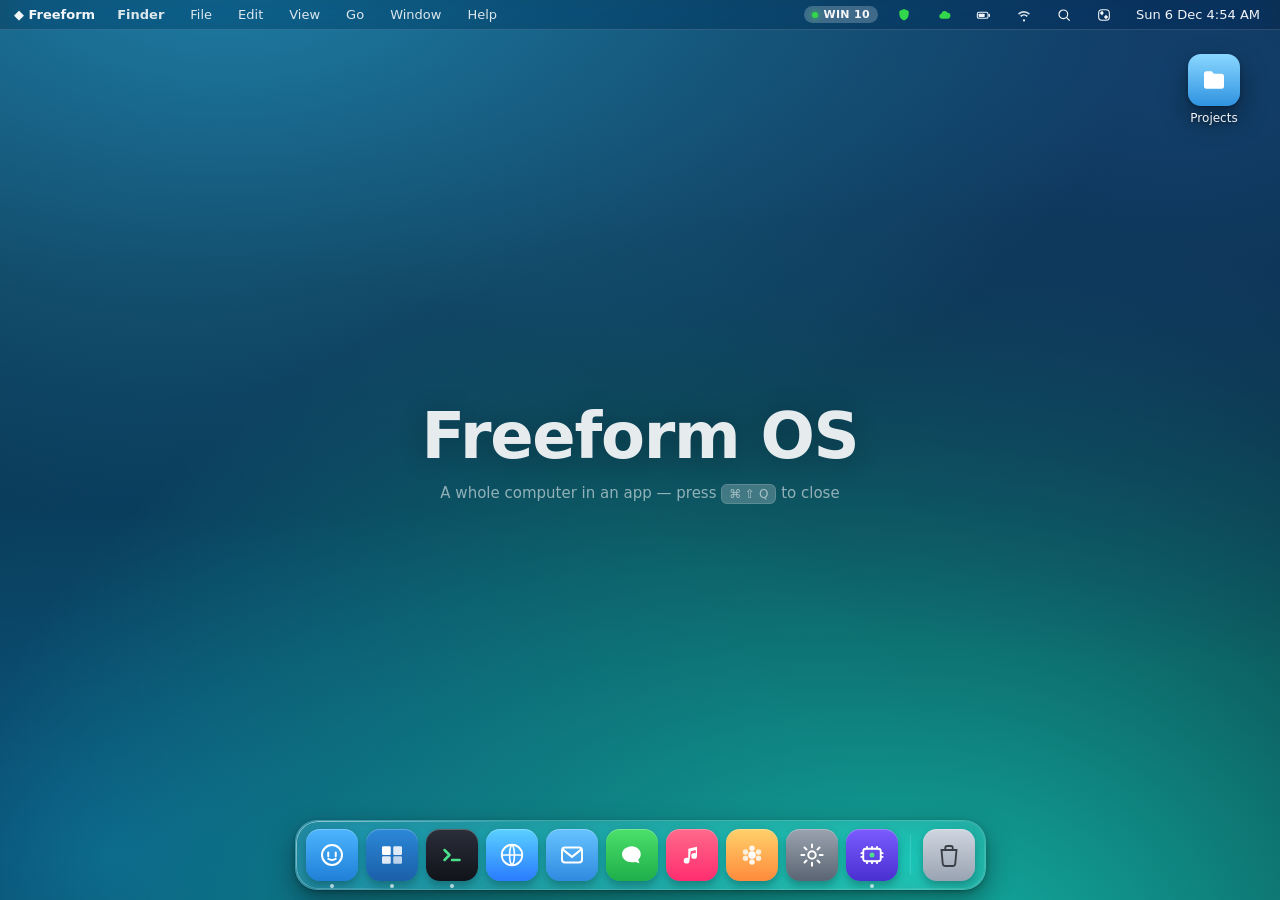
==== ui/desktop/index.html @ a266f9fb "Rebrand desktop to Freeform OS: Mac wallpaper, close keybind, VPN/Cloudflare/Win10 status - ui/deskt" ====
<!doctype html>
<html lang="en" data-theme="dark">
<head>
<meta charset="utf-8" />
<meta name="viewport" content="width=device-width, initial-scale=1" />
<title>Freeform OS — Desktop</title>
<style>
  /* ============================================================
     Freeform OS — desktop shell (Liquid Glass)
     An app you open: full-computer experience, Windows 10 VM +
     VPN + Cloudflare running in the background, keybind to close.
     Mac-style wallpaper (CSS recreation, not Apple's files).
     Generic icons only — no brand logos.
     ============================================================ */
  :root {
    --glass-tint:     rgba(255,255,255,0.10);
    --glass-tint-hi:  rgba(255,255,255,0.22);
    --glass-rim:      rgba(255,255,255,0.55);
    --glass-rim-soft: rgba(255,255,255,0.14);
    --bar-tint:       rgba(10,20,30,0.30);

    --text:      rgba(255,255,255,0.95);
    --text-dim:  rgba(255,255,255,0.55);
    --sep:       rgba(255,255,255,0.14);
    --accent:    #0a84ff;
    --accent-grad: linear-gradient(180deg,#3a9bff 0%,#0a84ff 100%);
    --green:     #32d74b;
    --shadow: 0 1px 1px rgba(0,0,0,.10), 0 12px 28px rgba(0,0,0,.38), 0 2px 6px rgba(0,0,0,.22);
    --menu-radius:16px; --item-radius:9px;
  }
  :root[data-theme="light"] {
    --glass-tint:     rgba(255,255,255,0.55);
    --glass-tint-hi:  rgba(255,255,255,0.80);
    --glass-rim:      rgba(255,255,255,0.95);
    --glass-rim-soft: rgba(255,255,255,0.5);
    --bar-tint:       rgba(255,255,255,0.45);
    --text:      rgba(28,28,30,0.95);
    --text-dim:  rgba(60,60,67,0.55);
    --sep:       rgba(60,60,67,0.16);
    --shadow: 0 1px 1px rgba(0,0,0,.06), 0 12px 30px rgba(0,0,0,.18), 0 2px 8px rgba(0,0,0,.10);
  }

  * { box-sizing:border-box; }
  html,body { height:100%; margin:0; }
  html { background:#05141f; }
  :root[data-theme="light"] html { background:#dce8f5; }
  body {
    font:13px/1.2 -apple-system,BlinkMacSystemFont,"SF Pro Text","Segoe UI",system-ui,sans-serif;
    color:var(--text); overflow:hidden; user-select:none; -webkit-font-smoothing:antialiased;
    /* macOS Sequoia-style aurora wallpaper (recreation). Swap --wallpaper
       for a licensed image you own:  body{background:url(wallpaper.jpg) center/cover} */
    background:
      radial-gradient(140% 120% at 18% -5%, #1f7fa8 0%, transparent 52%),
      radial-gradient(120% 120% at 92% 8%,  #123f6b 0%, transparent 55%),
      radial-gradient(130% 140% at 72% 108%,#13b3a6 0%, transparent 60%),
      radial-gradient(120% 120% at 8% 95%,  #0b5c86 0%, transparent 55%),
      linear-gradient(160deg,#0c3350 0%,#082438 55%,#05141f 100%);
    background-attachment:fixed;
  }
  :root[data-theme="light"] body {
    background:
      radial-gradient(140% 120% at 18% -5%, #9fd8ef 0%, transparent 52%),
      radial-gradient(120% 120% at 92% 8%,  #bcd6f3 0%, transparent 55%),
      radial-gradient(130% 140% at 72% 108%,#a7f0e6 0%, transparent 60%),
      radial-gradient(120% 120% at 8% 95%,  #b9e2f5 0%, transparent 55%),
      linear-gradient(160deg,#dcecf8 0%,#e8f3fb 55%,#dce8f5 100%);
    background-attachment:fixed;
  }

  /* ---------------- Top menu bar ---------------- */
  .menubar {
    position:fixed; top:0; left:0; right:0; height:30px; z-index:50;
    display:flex; align-items:center; gap:18px; padding:0 14px;
    background:var(--bar-tint);
    -webkit-backdrop-filter:blur(22px) saturate(180%); backdrop-filter:blur(22px) saturate(180%);
    border-bottom:1px solid var(--glass-rim-soft); font-size:13px;
  }
  .menubar .brand { font-weight:700; }
  .menubar .mitem { opacity:.9; cursor:default; padding:2px 4px; border-radius:5px; }
  .menubar .mitem:hover { background:var(--glass-tint-hi); }
  .menubar .strong { font-weight:600; }
  .menubar .right { margin-left:auto; display:flex; align-items:center; gap:12px; }
  .menubar .right .ri { display:flex; align-items:center; gap:5px; cursor:default; padding:2px 6px; border-radius:6px; }
  .menubar .right .ri:hover { background:var(--glass-tint-hi); }
  .menubar svg { width:16px; height:16px; display:block; }
  .clock { font-variant-numeric:tabular-nums; }
  /* little running-service pill (WIN10) */
  .pill { display:flex; align-items:center; gap:5px; font-size:11px; font-weight:600;
    padding:2px 8px; border-radius:999px; background:var(--glass-tint-hi); letter-spacing:.03em; }
  .pill .dot { width:6px; height:6px; border-radius:50%; background:var(--green); box-shadow:0 0 6px var(--green); }
  .status-on { color:var(--green); }

  /* ---------------- Desktop ---------------- */
  .desk { position:fixed; inset:0; display:grid; place-items:center; text-align:center; pointer-events:none; }
  .desk h1 { font-size:clamp(30px,6vw,64px); font-weight:700; letter-spacing:-.02em; margin:0; opacity:.95; text-shadow:0 2px 30px rgba(0,0,0,.3); }
  .desk p  { margin:10px 0 0; font-size:15px; color:var(--text-dim); }
  .desk kbd { font:inherit; font-size:12px; padding:2px 7px; border-radius:6px; background:var(--glass-tint-hi); border:1px solid var(--glass-rim-soft); }

  .deskicon { position:fixed; top:54px; right:28px; width:76px; text-align:center; cursor:default; }
  .deskicon .glyph { width:52px; height:52px; margin:0 auto; border-radius:13px; background:linear-gradient(180deg,#8ad7ff,#2f93e0); display:grid; place-items:center; box-shadow:var(--shadow); }
  .deskicon .glyph svg { width:30px; height:30px; }
  .deskicon span { display:block; margin-top:5px; font-size:12px; text-shadow:0 1px 4px rgba(0,0,0,.5); }

  /* ---------------- Control Center panel ---------------- */
  .cc { position:fixed; top:38px; right:12px; width:300px; padding:12px; z-index:60;
    border-radius:18px; background:var(--glass-tint);
    -webkit-backdrop-filter:blur(26px) saturate(180%) brightness(1.08); backdrop-filter:blur(26px) saturate(180%) brightness(1.08);
    border:1px solid var(--glass-rim-soft); box-shadow:var(--shadow);
    display:grid; grid-template-columns:1fr 1fr; gap:10px;
    opacity:0; transform:scale(.95) translateY(-6px); transform-origin:top right; pointer-events:none;
    transition:opacity .14s ease, transform .16s cubic-bezier(.2,.9,.3,1.2); }
  .cc.open { opacity:1; transform:scale(1) translateY(0); pointer-events:auto; }
  .cc .tile { background:var(--glass-tint-hi); border:1px solid var(--glass-rim-soft); border-radius:13px; padding:11px 12px; display:flex; align-items:center; gap:10px; cursor:pointer; }
  .cc .tile.wide { grid-column:1 / -1; }
  .cc .tile .ic { width:30px; height:30px; border-radius:50%; flex:0 0 30px; display:grid; place-items:center; background:rgba(255,255,255,.14); }
  .cc .tile.active .ic { background:var(--accent-grad); }
  .cc .tile.active.svc .ic { background:linear-gradient(180deg,#45e06a,#1fae4a); }
  .cc .tile svg { width:17px; height:17px; }
  .cc .tile .tx b { display:block; font-size:13px; }
  .cc .tile .tx small { color:var(--text-dim); font-size:11px; }

  /* ---------------- Dock ---------------- */
  .dock-wrap { position:fixed; left:0; right:0; bottom:10px; display:flex; justify-content:center; z-index:40; pointer-events:none; }
  .dock { pointer-events:auto; display:flex; align-items:flex-end; gap:8px; padding:8px 10px; border-radius:22px;
    background:var(--glass-tint); -webkit-backdrop-filter:blur(24px) saturate(180%) brightness(1.08); backdrop-filter:blur(24px) saturate(180%) brightness(1.08);
    border:1px solid var(--glass-rim-soft); box-shadow:var(--shadow); position:relative; }
  .dock::before { content:""; position:absolute; inset:0; border-radius:inherit; padding:1px;
    background:linear-gradient(150deg,var(--glass-rim) 0%,transparent 30%,transparent 72%,var(--glass-rim-soft) 100%);
    -webkit-mask:linear-gradient(#000 0 0) content-box,linear-gradient(#000 0 0); -webkit-mask-composite:xor; mask-composite:exclude; pointer-events:none; }
  .dock .app { position:relative; width:52px; height:52px; border-radius:14px; display:grid; place-items:center;
    box-shadow:0 4px 10px rgba(0,0,0,.28), inset 0 1px 0 rgba(255,255,255,.25);
    transition:transform .14s cubic-bezier(.2,.9,.3,1.2); cursor:pointer; }
  .dock .app svg { width:30px; height:30px; }
  .dock .app .dot { position:absolute; bottom:-7px; left:50%; transform:translateX(-50%); width:4px; height:4px; border-radius:50%; background:var(--text); opacity:.7; }
  .dock .app .tip { position:absolute; bottom:64px; left:50%; transform:translateX(-50%) scale(.9); padding:4px 9px; border-radius:8px; font-size:12px; white-space:nowrap; color:var(--text);
    background:var(--glass-tint); -webkit-backdrop-filter:blur(16px) saturate(160%); backdrop-filter:blur(16px) saturate(160%); border:1px solid var(--glass-rim-soft); box-shadow:var(--shadow); opacity:0; transition:opacity .12s ease, transform .12s ease; pointer-events:none; }
  .dock .app:hover .tip { opacity:1; transform:translateX(-50%) scale(1); }
  .dock .sep { width:1px; align-self:center; height:40px; margin:0 4px; background:var(--sep); }

  /* ---------------- Action / context menu ---------------- */
  .menu { position:fixed; min-width:230px; padding:6px; border-radius:var(--menu-radius); color:var(--text);
    background:var(--glass-tint); -webkit-backdrop-filter:blur(22px) saturate(180%) brightness(1.08); backdrop-filter:blur(22px) saturate(180%) brightness(1.08);
    border:1px solid var(--glass-rim-soft); box-shadow:var(--shadow);
    opacity:0; transform:scale(.94); transform-origin:top left; transition:opacity .14s ease, transform .16s cubic-bezier(.2,.9,.3,1.2); z-index:100; }
  .menu.open { opacity:1; transform:scale(1); }
  .menu::before { content:""; position:absolute; inset:0; border-radius:inherit; padding:1px;
    background:linear-gradient(150deg,var(--glass-rim) 0%,transparent 28%,transparent 72%,var(--glass-rim-soft) 100%);
    -webkit-mask:linear-gradient(#000 0 0) content-box,linear-gradient(#000 0 0); -webkit-mask-composite:xor; mask-composite:exclude; pointer-events:none; }
  .menu-item { position:relative; display:flex; align-items:center; gap:11px; padding:7px 11px; border-radius:var(--item-radius); cursor:default; white-space:nowrap; }
  .menu-item .ico { width:17px; height:17px; flex:0 0 17px; opacity:.85; }
  .menu-item .label { flex:1; }
  .menu-item .shortcut { color:var(--text-dim); font-size:12px; }
  .menu-item .chev { width:13px; height:13px; opacity:.6; }
  .menu-item.hl { background:var(--accent-grad); color:#fff; box-shadow:inset 0 1px 0 rgba(255,255,255,.35),0 2px 8px rgba(10,132,255,.35); }
  .menu-item.hl .ico,.menu-item.hl .shortcut,.menu-item.hl .chev { opacity:1; color:rgba(255,255,255,.9); }
  .menu-sep { height:1px; margin:5px 9px; background:var(--sep); }

  /* ---------------- Close overlay ---------------- */
  .closed { position:fixed; inset:0; z-index:200; display:none; place-items:center; text-align:center;
    background:rgba(3,10,16,.72); -webkit-backdrop-filter:blur(26px); backdrop-filter:blur(26px); color:#fff; }
  .closed.show { display:grid; }
  .closed h2 { margin:0 0 8px; font-size:26px; font-weight:700; }
  .closed p { margin:0; color:rgba(255,255,255,.65); }
</style>
</head>
<body>

  <!-- ===== Top menu bar ===== -->
  <div class="menubar">
    <span class="brand">◆ Freeform</span>
    <span class="mitem strong">Finder</span>
    <span class="mitem">File</span>
    <span class="mitem">Edit</span>
    <span class="mitem">View</span>
    <span class="mitem">Go</span>
    <span class="mitem">Window</span>
    <span class="mitem">Help</span>
    <div class="right">
      <span class="pill" title="Windows 10 VM running in the background"><span class="dot"></span>WIN 10</span>
      <span class="ri status-on" title="VPN connected"><svg viewBox="0 0 24 24" fill="currentColor"><path d="M12 3l7 3v5c0 4.3-3 8.2-7 9.4C8 19.2 5 15.3 5 11V6z"/></svg></span>
      <span class="ri status-on" title="Cloudflare tunnel active"><svg viewBox="0 0 24 24" fill="currentColor"><path d="M17 17.5H8.3A3.8 3.8 0 0 1 8 10a5 5 0 0 1 9.4-1.3A3.4 3.4 0 0 1 17 17.5z"/></svg></span>
      <span class="ri" title="Battery"><svg viewBox="0 0 24 24" fill="none" stroke="currentColor" stroke-width="1.6"><rect x="2" y="8" width="16" height="9" rx="2.5"/><rect x="4" y="10" width="9" height="5" rx="1" fill="currentColor" stroke="none"/><path d="M20 11v3" stroke-width="2" stroke-linecap="round"/></svg></span>
      <span class="ri" title="Wi-Fi"><svg viewBox="0 0 24 24" fill="currentColor"><path d="M12 18.5a1.6 1.6 0 1 0 0 3.2 1.6 1.6 0 0 0 0-3.2z"/><path d="M6.3 13.2a8 8 0 0 1 11.4 0l-1.7 1.7a5.6 5.6 0 0 0-8 0z"/><path d="M3 9.9a12.5 12.5 0 0 1 18 0l-1.7 1.7a10.1 10.1 0 0 0-14.6 0z" opacity=".85"/></svg></span>
      <span class="ri" id="searchBtn" title="Search"><svg viewBox="0 0 24 24" fill="none" stroke="currentColor" stroke-width="1.8"><circle cx="11" cy="11" r="6.5"/><path d="M16 16l4 4" stroke-linecap="round"/></svg></span>
      <span class="ri" id="ccBtn" title="Control Center"><svg viewBox="0 0 24 24" fill="none" stroke="currentColor" stroke-width="1.6"><rect x="4" y="4" width="16" height="16" rx="5"/><circle cx="9" cy="9" r="1.6" fill="currentColor"/><circle cx="15" cy="15" r="1.6" fill="currentColor"/><path d="M6.5 9h2M13 15h4.5M9 6.5v5M15 12.5v5" stroke-linecap="round"/></svg></span>
      <span class="ri clock" id="clock">—</span>
    </div>
  </div>

  <!-- ===== Control Center ===== -->
  <div class="cc" id="cc">
    <div class="tile svc active" data-svc><div class="ic"><svg viewBox="0 0 24 24" fill="#fff"><path d="M12 3l7 3v5c0 4.3-3 8.2-7 9.4C8 19.2 5 15.3 5 11V6z"/></svg></div><div class="tx"><b>VPN</b><small>Connected</small></div></div>
    <div class="tile svc active" data-svc><div class="ic"><svg viewBox="0 0 24 24" fill="#fff"><path d="M17 17.5H8.3A3.8 3.8 0 0 1 8 10a5 5 0 0 1 9.4-1.3A3.4 3.4 0 0 1 17 17.5z"/></svg></div><div class="tx"><b>Cloudflare</b><small>Tunnel active</small></div></div>
    <div class="tile active" data-svc><div class="ic"><svg viewBox="0 0 24 24" fill="#fff"><path d="M12 18.5a1.6 1.6 0 1 0 0 3.2 1.6 1.6 0 0 0 0-3.2z"/><path d="M6.3 13.2a8 8 0 0 1 11.4 0l-1.7 1.7a5.6 5.6 0 0 0-8 0z"/><path d="M3 9.9a12.5 12.5 0 0 1 18 0l-1.7 1.7a10.1 10.1 0 0 0-14.6 0z"/></svg></div><div class="tx"><b>Wi-Fi</b><small>Freeform-Net</small></div></div>
    <div class="tile" data-svc><div class="ic"><svg viewBox="0 0 24 24" fill="#fff"><path d="M12 5a7 7 0 1 0 0 14 7 7 0 0 0 0-14zm0 2.5L13 11l3.5 1-3.5 1-1 3.5-1-3.5L7.5 12 11 11z"/></svg></div><div class="tx"><b>Bluetooth</b><small>Off</small></div></div>
    <div class="tile wide svc active" data-svc><div class="ic"><svg viewBox="0 0 24 24" fill="#fff"><rect x="4" y="6" width="16" height="11" rx="1.6"/><path d="M8 20h8M12 17v3" stroke="#fff" stroke-width="1.4"/></svg></div><div class="tx"><b>Windows 10 VM</b><small>Running — 2 apps, paravirtual drivers</small></div></div>
  </div>

  <!-- ===== Desktop ===== -->
  <div class="desk"><div>
    <h1>Freeform OS</h1>
    <p>A whole computer in an app — press <kbd>⌘ ⇧ Q</kbd> to close</p>
  </div></div>

  <div class="deskicon">
    <div class="glyph"><svg viewBox="0 0 24 24" fill="#fff"><path d="M4 7a2 2 0 0 1 2-2h4l2 2h6a2 2 0 0 1 2 2v8a2 2 0 0 1-2 2H6a2 2 0 0 1-2-2z"/></svg></div>
    <span>Projects</span>
  </div>

  <!-- ===== Dock ===== -->
  <div class="dock-wrap"><div class="dock" id="dock"></div></div>

  <!-- ===== Closed overlay ===== -->
  <div class="closed" id="closed"><div>
    <h2>Freeform OS closed</h2>
    <p>Background services stopped. Press any key to reopen.</p>
  </div></div>

<script>
  /* ---------- live clock ---------- */
  function tick(){
    const d=new Date(), days=['Sun','Mon','Tue','Wed','Thu','Fri','Sat'];
    const mon=['Jan','Feb','Mar','Apr','May','Jun','Jul','Aug','Sep','Oct','Nov','Dec'];
    let h=d.getHours(), m=String(d.getMinutes()).padStart(2,'0'); const ap=h<12?'AM':'PM'; h=h%12||12;
    document.getElementById('clock').textContent=`${days[d.getDay()]} ${d.getDate()} ${mon[d.getMonth()]}  ${h}:${m} ${ap}`;
  }
  tick(); setInterval(tick,10000);

  /* ---------- Control Center ---------- */
  const cc=document.getElementById('cc');
  document.getElementById('ccBtn').addEventListener('click',e=>{e.stopPropagation();cc.classList.toggle('open');});
  cc.querySelectorAll('[data-svc]').forEach(t=>t.addEventListener('click',()=>t.classList.toggle('active')));
  document.addEventListener('mousedown',e=>{if(!e.target.closest('#cc')&&!e.target.closest('#ccBtn'))cc.classList.remove('open');});

  /* ---------- dock apps (generic icons) ---------- */
  const APPS=[
    {name:'Finder',bg:'linear-gradient(180deg,#4db5ff,#1f7fd6)',run:true,g:'<path d="M12 4a8 8 0 1 0 0 16 8 8 0 0 0 0-16z" fill="none" stroke="#fff" stroke-width="1.6"/><path d="M9 10v3M15 10v3M9 15c1.6 1.2 4.4 1.2 6 0" stroke="#fff" stroke-width="1.6" fill="none" stroke-linecap="round"/>'},
    {name:'Windows Apps',bg:'linear-gradient(180deg,#2b88d8,#1b5fa8)',run:true,g:'<rect x="4" y="5" width="7" height="7" rx="1" fill="#fff"/><rect x="13" y="5" width="7" height="7" rx="1" fill="#fff" opacity=".85"/><rect x="4" y="13" width="7" height="6" rx="1" fill="#fff" opacity=".85"/><rect x="13" y="13" width="7" height="6" rx="1" fill="#fff" opacity=".7"/>'},
    {name:'Terminal',bg:'linear-gradient(180deg,#2b2f3a,#11131a)',run:true,g:'<path d="M6 8l4 4-4 4M12 16h6" stroke="#4be08a" stroke-width="2" fill="none" stroke-linecap="round" stroke-linejoin="round"/>'},
    {name:'Browser',bg:'linear-gradient(180deg,#5ad0ff,#2a7bff)',g:'<circle cx="12" cy="12" r="8.2" fill="none" stroke="#fff" stroke-width="1.5"/><path d="M4 12h16M12 4c2.6 2.2 2.6 13.8 0 16M12 4c-2.6 2.2-2.6 13.8 0 16" stroke="#fff" stroke-width="1.3" fill="none"/>'},
    {name:'Mail',bg:'linear-gradient(180deg,#67c3ff,#2f8ae0)',g:'<rect x="4" y="6" width="16" height="12" rx="2.4" fill="none" stroke="#fff" stroke-width="1.6"/><path d="M4.5 7.5l7.5 6 7.5-6" fill="none" stroke="#fff" stroke-width="1.6"/>'},
    {name:'Messages',bg:'linear-gradient(180deg,#4be06a,#1fae4a)',g:'<path d="M12 5c-4.4 0-8 2.9-8 6.4 0 3.6 3.6 6.4 8 6.4a10 10 0 0 0 2.6-.3l3.4 1.1-1-2.9c1.3-1.2 2-2.7 2-4.4C19 7.9 15.4 5 12 5z" fill="#fff"/>'},
    {name:'Music',bg:'linear-gradient(180deg,#ff6a8b,#ff2d6f)',g:'<path d="M10 16.5a2.3 2.3 0 1 1-2.3-2.3c.5 0 .9.1 1.3.3V7l7-1.6v7.3a2.3 2.3 0 1 1-2.3-2.3c.5 0 .9.1 1.3.3V8l-4 .9z" fill="#fff"/>'},
    {name:'Photos',bg:'linear-gradient(180deg,#ffd16a,#ff8a3d)',g:'<circle cx="12" cy="12" r="3" fill="#fff"/><circle cx="12" cy="6.5" r="2.2" fill="#fff" opacity=".9"/><circle cx="12" cy="17.5" r="2.2" fill="#fff" opacity=".9"/><circle cx="6.8" cy="9.5" r="2.2" fill="#fff" opacity=".8"/><circle cx="17.2" cy="9.5" r="2.2" fill="#fff" opacity=".8"/><circle cx="6.8" cy="14.5" r="2.2" fill="#fff" opacity=".8"/><circle cx="17.2" cy="14.5" r="2.2" fill="#fff" opacity=".8"/>'},
    {name:'Settings',bg:'linear-gradient(180deg,#9aa3af,#5b6472)',g:'<circle cx="12" cy="12" r="3" fill="none" stroke="#fff" stroke-width="1.6"/><path d="M12 3.5v2.3M12 18.2v2.3M3.5 12h2.3M18.2 12h2.3M6 6l1.6 1.6M16.4 16.4L18 18M18 6l-1.6 1.6M7.6 16.4L6 18" stroke="#fff" stroke-width="1.6" stroke-linecap="round"/>'},
    {name:'Driver Checker',bg:'linear-gradient(180deg,#7a5cff,#4a2fd0)',run:true,g:'<rect x="5" y="7" width="14" height="10" rx="2" fill="none" stroke="#fff" stroke-width="1.5"/><path d="M8 7V5.5M12 7V5.5M16 7V5.5M8 17v1.5M12 17v1.5M16 17v1.5M5 10.5H3.5M5 13.5H3.5M20.5 10.5H19M20.5 13.5H19" stroke="#fff" stroke-width="1.5" stroke-linecap="round"/><circle cx="12" cy="12" r="2" fill="#4be08a"/>'},
  ];
  const dock=document.getElementById('dock');
  APPS.forEach(a=>{const el=document.createElement('div');el.className='app';el.style.background=a.bg;
    el.innerHTML=`<svg viewBox="0 0 24 24">${a.g}</svg><span class="tip">${a.name}</span>${a.run?'<span class="dot"></span>':''}`;dock.appendChild(el);});
  const sep=document.createElement('div');sep.className='sep';dock.appendChild(sep);
  const trash=document.createElement('div');trash.className='app';trash.style.background='linear-gradient(180deg,#cfd6e0,#9aa3b2)';
  trash.innerHTML='<svg viewBox="0 0 24 24"><path d="M6 8h12l-1 11a2 2 0 0 1-2 1.8H9A2 2 0 0 1 7 19zM9 8V6.4A1.6 1.6 0 0 1 10.6 4.8h2.8A1.6 1.6 0 0 1 15 6.4V8" fill="none" stroke="#3a3f47" stroke-width="1.5"/></svg><span class="tip">Trash</span>';dock.appendChild(trash);
  dock.addEventListener('mousemove',e=>{[...dock.querySelectorAll('.app')].forEach(app=>{const r=app.getBoundingClientRect();const d=Math.abs(e.clientX-(r.left+r.width/2));const s=Math.max(0,1-d/150);app.style.transform=`scale(${1+0.45*s}) translateY(${-14*s}px)`;});});
  dock.addEventListener('mouseleave',()=>dock.querySelectorAll('.app').forEach(a=>a.style.transform=''));

  /* ---------- action/context menu ---------- */
  const I={newf:'<path d="M5 5h6l1.5 2H19v11H5z" fill="none" stroke="currentColor" stroke-width="1.4"/><path d="M12 10v5M9.5 12.5h5" stroke="currentColor" stroke-width="1.4" stroke-linecap="round"/>',
    info:'<circle cx="9.5" cy="9.5" r="6.5" fill="none" stroke="currentColor" stroke-width="1.4"/><path d="M9.5 8.5v4M9.5 6.3v.1" stroke="currentColor" stroke-width="1.6"/>',
    paste:'<rect x="5" y="4" width="9" height="12" rx="1.6" fill="none" stroke="currentColor" stroke-width="1.4"/><rect x="7.5" y="2.5" width="4" height="2.4" rx="1" fill="currentColor"/>',
    wall:'<rect x="3.5" y="4.5" width="12" height="10" rx="1.6" fill="none" stroke="currentColor" stroke-width="1.4"/><circle cx="7" cy="8" r="1.1" fill="currentColor"/><path d="M4.5 13l3.5-3 2.5 2 2-1.5 2.5 2.5" fill="none" stroke="currentColor" stroke-width="1.4"/>',
    sort:'<path d="M5 6h9M5 9.5h6M5 13h4" stroke="currentColor" stroke-width="1.5" stroke-linecap="round"/>'};
  const chev='<svg class="chev" viewBox="0 0 19 19"><path d="M7 5l4 4.5-4 4.5" fill="none" stroke="currentColor" stroke-width="1.6"/></svg>';
  const svg=p=>`<svg class="ico" viewBox="0 0 19 19" fill="currentColor">${p}</svg>`;
  const MODEL=[{label:'New Folder',icon:I.newf,shortcut:'⇧⌘N'},{label:'Get Info',icon:I.info,shortcut:'⌘I'},{type:'sep'},
    {label:'Change Wallpaper…',icon:I.wall},{label:'Sort By',icon:I.sort,submenu:[{label:'Name'},{label:'Date Modified'},{label:'Size'},{label:'Kind'}]},{type:'sep'},{label:'Paste',icon:I.paste,shortcut:'⌘V'}];
  let openMenus=[];
  function buildMenu(items,isSub){const el=document.createElement('div');el.className='menu'+(isSub?' submenu':'');
    for(const it of items){if(it.type==='sep'){const s=document.createElement('div');s.className='menu-sep';el.appendChild(s);continue;}
      const row=document.createElement('div');row.className='menu-item';
      row.innerHTML=(it.icon?svg(it.icon):'<span class="ico"></span>')+`<span class="label">${it.label}</span>`+(it.submenu?chev:(it.shortcut?`<span class="shortcut">${it.shortcut}</span>`:''));
      row.addEventListener('mouseenter',()=>{[...el.children].forEach(c=>c.classList.remove('hl'));row.classList.add('hl');closeFrom(el._level+1);if(it.submenu)spawnSub(it.submenu,row,el._level+1);});
      row.addEventListener('click',e=>{e.stopPropagation();if(!it.submenu)closeAll();});el.appendChild(row);}return el;}
  function spawnSub(items,anchor,level){const sub=buildMenu(items,true);sub._level=level;document.body.appendChild(sub);const r=anchor.getBoundingClientRect();place(sub,r.right-6,r.top-6,r.left);requestAnimationFrame(()=>sub.classList.add('open'));openMenus[level]=sub;}
  function place(el,x,y,flip){const w=el.offsetWidth,h=el.offsetHeight;if(x+w>innerWidth-8)x=(flip??x)-w+6;if(x<8)x=8;if(y+h>innerHeight-8)y=innerHeight-h-8;if(y<34)y=34;el.style.left=x+'px';el.style.top=y+'px';}
  function closeFrom(l){for(let i=openMenus.length-1;i>=l;i--){if(openMenus[i]){openMenus[i].remove();openMenus[i]=null;}}openMenus.length=Math.min(openMenus.length,l);}
  function closeAll(){closeFrom(0);}
  function openAt(x,y){closeAll();const root=buildMenu(MODEL,false);root._level=0;document.body.appendChild(root);place(root,x,y);requestAnimationFrame(()=>root.classList.add('open'));openMenus[0]=root;}
  document.addEventListener('contextmenu',e=>{e.preventDefault();openAt(e.clientX,e.clientY);});
  document.addEventListener('mousedown',e=>{if(!e.target.closest('.menu'))closeAll();});

  /* ---------- special close keybind (⌘⇧Q / Ctrl+Shift+Q) ---------- */
  const closed=document.getElementById('closed');
  document.addEventListener('keydown',e=>{
    if(closed.classList.contains('show')){ closed.classList.remove('show'); e.preventDefault(); return; }
    if(e.key==='Escape'){ closeAll(); cc.classList.remove('open'); }
    if((e.metaKey||e.ctrlKey)&&e.shiftKey&&(e.key==='Q'||e.key==='q')){
      e.preventDefault(); closeAll(); cc.classList.remove('open'); closed.classList.add('show');
    }
  });
  closed.addEventListener('mousedown',()=>closed.classList.remove('show'));
</script>
</body>
</html>
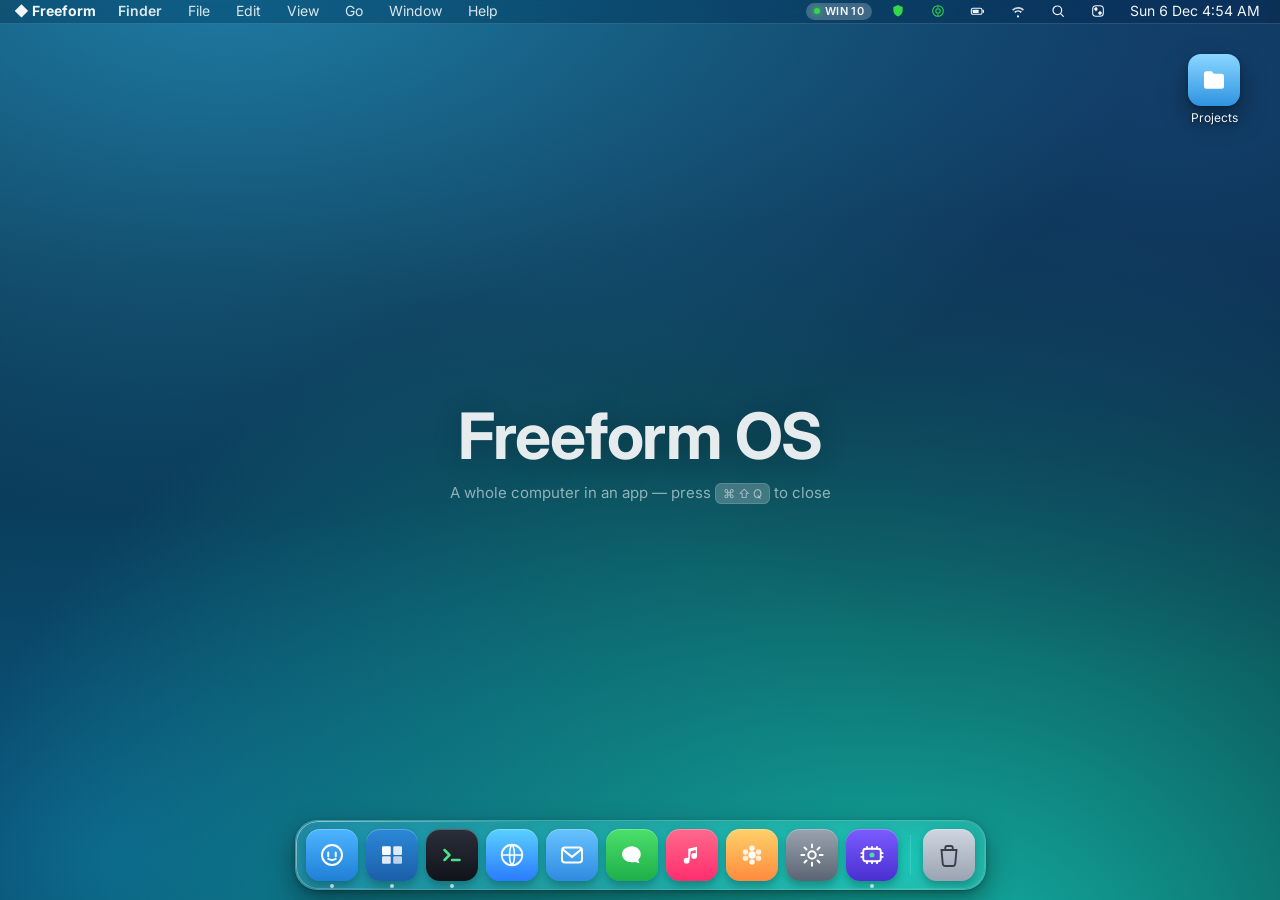
==== commit 81ffc456: "Apply macOS metrics as reusable tokens; switch privacy mock to Mullvad + Tor - ui/theme/macos-tokens" ====
--- a/ui/desktop/index.html
+++ b/ui/desktop/index.html
@@ -4,6 +4,10 @@
 <meta charset="utf-8" />
 <meta name="viewport" content="width=device-width, initial-scale=1" />
 <title>Freeform OS — Desktop</title>
+<!-- Inter ≈ SF Pro (free). -apple-system still wins when viewed on a Mac.
+     Canonical macOS-metric tokens live in ../theme/macos-tokens.css -->
+<link rel="preconnect" href="https://fonts.googleapis.com">
+<link href="https://fonts.googleapis.com/css2?family=Inter:wght@400;500;600;700&display=swap" rel="stylesheet">
 <style>
   /* ============================================================
      Freeform OS — desktop shell (Liquid Glass)
@@ -45,7 +49,8 @@
   html { background:#05141f; }
   :root[data-theme="light"] html { background:#dce8f5; }
   body {
-    font:13px/1.2 -apple-system,BlinkMacSystemFont,"SF Pro Text","Segoe UI",system-ui,sans-serif;
+    /* macOS body / system font size = 13px (NSFont.systemFontSize) */
+    font:13px/1.2 -apple-system,BlinkMacSystemFont,"SF Pro Text","Inter","Segoe UI",system-ui,sans-serif;
     color:var(--text); overflow:hidden; user-select:none; -webkit-font-smoothing:antialiased;
     /* macOS Sequoia-style aurora wallpaper (recreation). Swap --wallpaper
        for a licensed image you own:  body{background:url(wallpaper.jpg) center/cover} */
@@ -69,11 +74,11 @@
 
   /* ---------------- Top menu bar ---------------- */
   .menubar {
-    position:fixed; top:0; left:0; right:0; height:30px; z-index:50;
+    position:fixed; top:0; left:0; right:0; height:24px; z-index:50;  /* macOS menu bar = 24px */
     display:flex; align-items:center; gap:18px; padding:0 14px;
     background:var(--bar-tint);
     -webkit-backdrop-filter:blur(22px) saturate(180%); backdrop-filter:blur(22px) saturate(180%);
-    border-bottom:1px solid var(--glass-rim-soft); font-size:13px;
+    border-bottom:1px solid var(--glass-rim-soft); font-size:14px;  /* macOS menu text = 14px */
   }
   .menubar .brand { font-weight:700; }
   .menubar .mitem { opacity:.9; cursor:default; padding:2px 4px; border-radius:5px; }
@@ -177,8 +182,8 @@
     <span class="mitem">Help</span>
     <div class="right">
       <span class="pill" title="Windows 10 VM running in the background"><span class="dot"></span>WIN 10</span>
-      <span class="ri status-on" title="VPN connected"><svg viewBox="0 0 24 24" fill="currentColor"><path d="M12 3l7 3v5c0 4.3-3 8.2-7 9.4C8 19.2 5 15.3 5 11V6z"/></svg></span>
-      <span class="ri status-on" title="Cloudflare tunnel active"><svg viewBox="0 0 24 24" fill="currentColor"><path d="M17 17.5H8.3A3.8 3.8 0 0 1 8 10a5 5 0 0 1 9.4-1.3A3.4 3.4 0 0 1 17 17.5z"/></svg></span>
+      <span class="ri status-on" title="Mullvad VPN connected"><svg viewBox="0 0 24 24" fill="currentColor"><path d="M12 3l7 3v5c0 4.3-3 8.2-7 9.4C8 19.2 5 15.3 5 11V6z"/></svg></span>
+      <span class="ri status-on" title="Routing via Tor (Mullvad → Tor)"><svg viewBox="0 0 24 24" fill="none" stroke="currentColor" stroke-width="1.6"><circle cx="12" cy="12" r="8"/><circle cx="12" cy="12" r="3.3"/><path d="M12 4v3.3M12 16.7V20"/></svg></span>
       <span class="ri" title="Battery"><svg viewBox="0 0 24 24" fill="none" stroke="currentColor" stroke-width="1.6"><rect x="2" y="8" width="16" height="9" rx="2.5"/><rect x="4" y="10" width="9" height="5" rx="1" fill="currentColor" stroke="none"/><path d="M20 11v3" stroke-width="2" stroke-linecap="round"/></svg></span>
       <span class="ri" title="Wi-Fi"><svg viewBox="0 0 24 24" fill="currentColor"><path d="M12 18.5a1.6 1.6 0 1 0 0 3.2 1.6 1.6 0 0 0 0-3.2z"/><path d="M6.3 13.2a8 8 0 0 1 11.4 0l-1.7 1.7a5.6 5.6 0 0 0-8 0z"/><path d="M3 9.9a12.5 12.5 0 0 1 18 0l-1.7 1.7a10.1 10.1 0 0 0-14.6 0z" opacity=".85"/></svg></span>
       <span class="ri" id="searchBtn" title="Search"><svg viewBox="0 0 24 24" fill="none" stroke="currentColor" stroke-width="1.8"><circle cx="11" cy="11" r="6.5"/><path d="M16 16l4 4" stroke-linecap="round"/></svg></span>
@@ -189,8 +194,8 @@
 
   <!-- ===== Control Center ===== -->
   <div class="cc" id="cc">
-    <div class="tile svc active" data-svc><div class="ic"><svg viewBox="0 0 24 24" fill="#fff"><path d="M12 3l7 3v5c0 4.3-3 8.2-7 9.4C8 19.2 5 15.3 5 11V6z"/></svg></div><div class="tx"><b>VPN</b><small>Connected</small></div></div>
-    <div class="tile svc active" data-svc><div class="ic"><svg viewBox="0 0 24 24" fill="#fff"><path d="M17 17.5H8.3A3.8 3.8 0 0 1 8 10a5 5 0 0 1 9.4-1.3A3.4 3.4 0 0 1 17 17.5z"/></svg></div><div class="tx"><b>Cloudflare</b><small>Tunnel active</small></div></div>
+    <div class="tile svc active" data-svc><div class="ic"><svg viewBox="0 0 24 24" fill="#fff"><path d="M12 3l7 3v5c0 4.3-3 8.2-7 9.4C8 19.2 5 15.3 5 11V6z"/></svg></div><div class="tx"><b>Mullvad</b><small>Connected</small></div></div>
+    <div class="tile svc active" data-svc><div class="ic"><svg viewBox="0 0 24 24" fill="none" stroke="#fff" stroke-width="1.6"><circle cx="12" cy="12" r="8"/><circle cx="12" cy="12" r="3.3"/><path d="M12 4v3.3M12 16.7V20"/></svg></div><div class="tx"><b>Tor</b><small>Mullvad → Tor</small></div></div>
     <div class="tile active" data-svc><div class="ic"><svg viewBox="0 0 24 24" fill="#fff"><path d="M12 18.5a1.6 1.6 0 1 0 0 3.2 1.6 1.6 0 0 0 0-3.2z"/><path d="M6.3 13.2a8 8 0 0 1 11.4 0l-1.7 1.7a5.6 5.6 0 0 0-8 0z"/><path d="M3 9.9a12.5 12.5 0 0 1 18 0l-1.7 1.7a10.1 10.1 0 0 0-14.6 0z"/></svg></div><div class="tx"><b>Wi-Fi</b><small>Freeform-Net</small></div></div>
     <div class="tile" data-svc><div class="ic"><svg viewBox="0 0 24 24" fill="#fff"><path d="M12 5a7 7 0 1 0 0 14 7 7 0 0 0 0-14zm0 2.5L13 11l3.5 1-3.5 1-1 3.5-1-3.5L7.5 12 11 11z"/></svg></div><div class="tx"><b>Bluetooth</b><small>Off</small></div></div>
     <div class="tile wide svc active" data-svc><div class="ic"><svg viewBox="0 0 24 24" fill="#fff"><rect x="4" y="6" width="16" height="11" rx="1.6"/><path d="M8 20h8M12 17v3" stroke="#fff" stroke-width="1.4"/></svg></div><div class="tx"><b>Windows 10 VM</b><small>Running — 2 apps, paravirtual drivers</small></div></div>
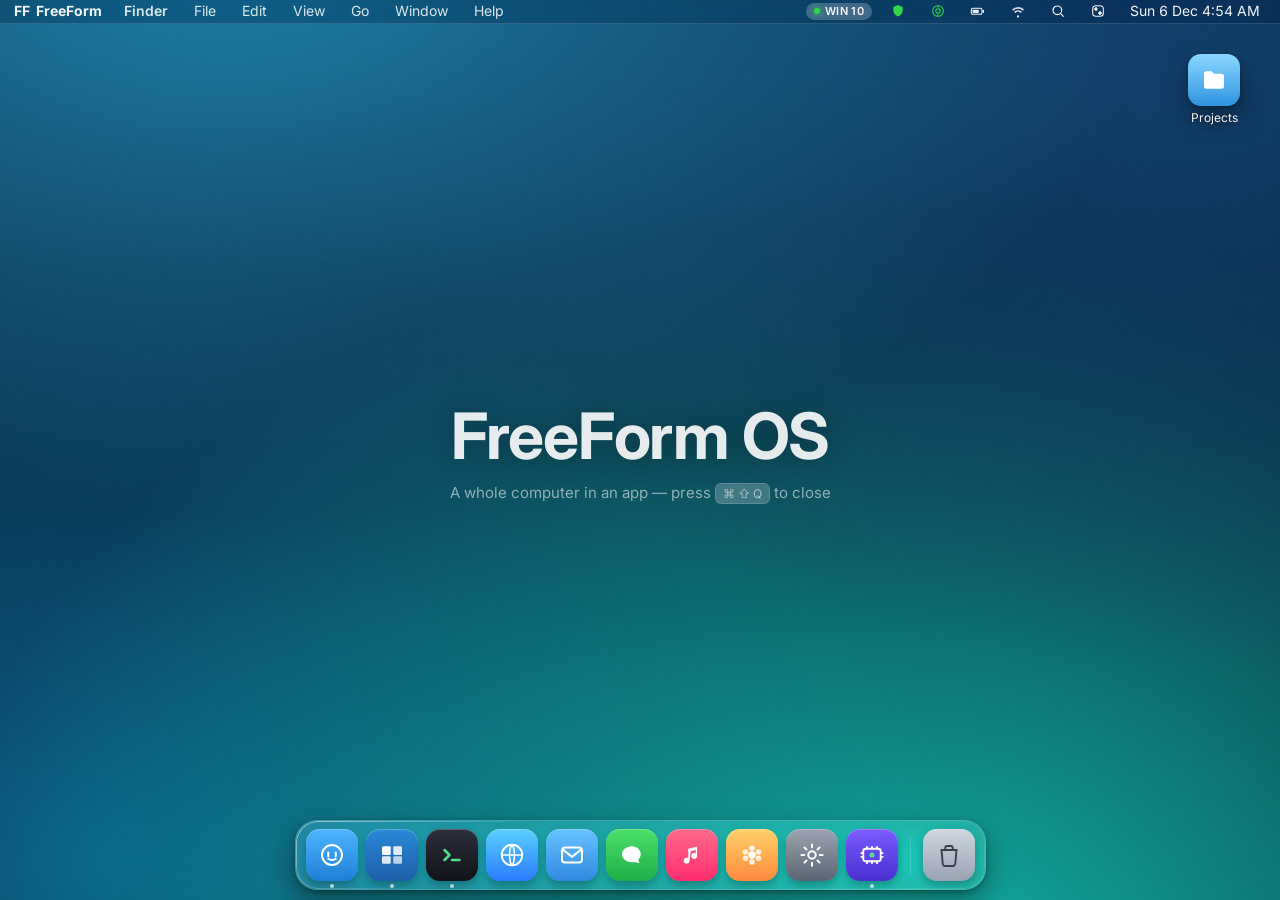
==== commit b99ac7fd: "Add distro loader, custom-distro drop-in, command registry (/help) and freefetch - ui/loader/index.h" ====
--- a/ui/desktop/index.html
+++ b/ui/desktop/index.html
@@ -172,7 +172,7 @@
 
   <!-- ===== Top menu bar ===== -->
   <div class="menubar">
-    <span class="brand">◆ Freeform</span>
+    <span class="brand">FF&nbsp;&nbsp;FreeForm</span>
     <span class="mitem strong">Finder</span>
     <span class="mitem">File</span>
     <span class="mitem">Edit</span>
@@ -198,12 +198,12 @@
     <div class="tile svc active" data-svc><div class="ic"><svg viewBox="0 0 24 24" fill="none" stroke="#fff" stroke-width="1.6"><circle cx="12" cy="12" r="8"/><circle cx="12" cy="12" r="3.3"/><path d="M12 4v3.3M12 16.7V20"/></svg></div><div class="tx"><b>Tor</b><small>Mullvad → Tor</small></div></div>
     <div class="tile active" data-svc><div class="ic"><svg viewBox="0 0 24 24" fill="#fff"><path d="M12 18.5a1.6 1.6 0 1 0 0 3.2 1.6 1.6 0 0 0 0-3.2z"/><path d="M6.3 13.2a8 8 0 0 1 11.4 0l-1.7 1.7a5.6 5.6 0 0 0-8 0z"/><path d="M3 9.9a12.5 12.5 0 0 1 18 0l-1.7 1.7a10.1 10.1 0 0 0-14.6 0z"/></svg></div><div class="tx"><b>Wi-Fi</b><small>Freeform-Net</small></div></div>
     <div class="tile" data-svc><div class="ic"><svg viewBox="0 0 24 24" fill="#fff"><path d="M12 5a7 7 0 1 0 0 14 7 7 0 0 0 0-14zm0 2.5L13 11l3.5 1-3.5 1-1 3.5-1-3.5L7.5 12 11 11z"/></svg></div><div class="tx"><b>Bluetooth</b><small>Off</small></div></div>
-    <div class="tile wide svc active" data-svc><div class="ic"><svg viewBox="0 0 24 24" fill="#fff"><rect x="4" y="6" width="16" height="11" rx="1.6"/><path d="M8 20h8M12 17v3" stroke="#fff" stroke-width="1.4"/></svg></div><div class="tx"><b>Windows 10 VM</b><small>Running — 2 apps, paravirtual drivers</small></div></div>
+    <div class="tile wide svc active" data-svc><div class="ic"><svg viewBox="0 0 24 24" fill="#fff"><path d="M12 3l7 3v5c0 4.3-3 8.2-7 9.4C8 19.2 5 15.3 5 11V6z"/><path d="M9.4 11.6l1.8 1.8 3.4-3.6" fill="none" stroke="#1fae4a" stroke-width="1.8" stroke-linecap="round" stroke-linejoin="round"/></svg></div><div class="tx"><b>Kill Switch</b><small>Armed — fail-closed, no leak window</small></div></div>
   </div>
 
   <!-- ===== Desktop ===== -->
   <div class="desk"><div>
-    <h1>Freeform OS</h1>
+    <h1>FreeForm OS</h1>
     <p>A whole computer in an app — press <kbd>⌘ ⇧ Q</kbd> to close</p>
   </div></div>
 
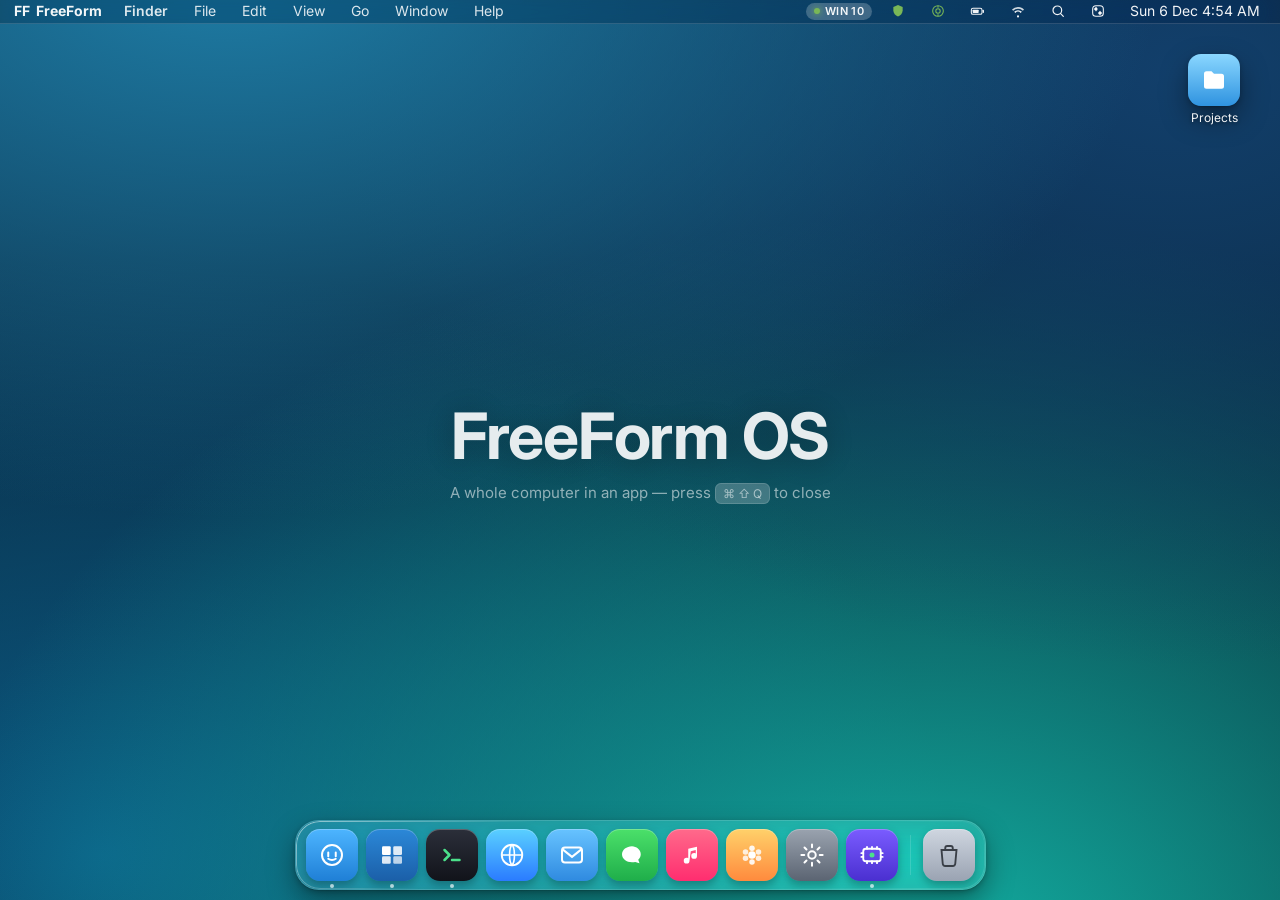
==== commit 405de379: "Port WhiteSur's real Sass values (colors, radii) into the shell Pull WhiteSur's actual theme values " ====
--- a/ui/desktop/index.html
+++ b/ui/desktop/index.html
@@ -26,11 +26,12 @@
     --text:      rgba(255,255,255,0.95);
     --text-dim:  rgba(255,255,255,0.55);
     --sep:       rgba(255,255,255,0.14);
-    --accent:    #0a84ff;
-    --accent-grad: linear-gradient(180deg,#3a9bff 0%,#0a84ff 100%);
-    --green:     #32d74b;
+    /* accent/green/radii ported from WhiteSur src/sass (see ui/theme/macos-tokens.css) */
+    --accent:    #0860F2;   /* WhiteSur $theme_color_default */
+    --accent-grad: linear-gradient(180deg,#2E7CF7 0%,#0860F2 100%);
+    --green:     #79B757;   /* WhiteSur $theme_color_green */
     --shadow: 0 1px 1px rgba(0,0,0,.10), 0 12px 28px rgba(0,0,0,.38), 0 2px 6px rgba(0,0,0,.22);
-    --menu-radius:16px; --item-radius:9px;
+    --menu-radius:14px; --item-radius:9px;  /* WhiteSur $mn_radius = 14px */
   }
   :root[data-theme="light"] {
     --glass-tint:     rgba(255,255,255,0.55);
@@ -126,7 +127,7 @@
 
   /* ---------------- Dock ---------------- */
   .dock-wrap { position:fixed; left:0; right:0; bottom:10px; display:flex; justify-content:center; z-index:40; pointer-events:none; }
-  .dock { pointer-events:auto; display:flex; align-items:flex-end; gap:8px; padding:8px 10px; border-radius:22px;
+  .dock { pointer-events:auto; display:flex; align-items:flex-end; gap:8px; padding:8px 10px; border-radius:24px;
     background:var(--glass-tint); -webkit-backdrop-filter:blur(24px) saturate(180%) brightness(1.08); backdrop-filter:blur(24px) saturate(180%) brightness(1.08);
     border:1px solid var(--glass-rim-soft); box-shadow:var(--shadow); position:relative; }
   .dock::before { content:""; position:absolute; inset:0; border-radius:inherit; padding:1px;
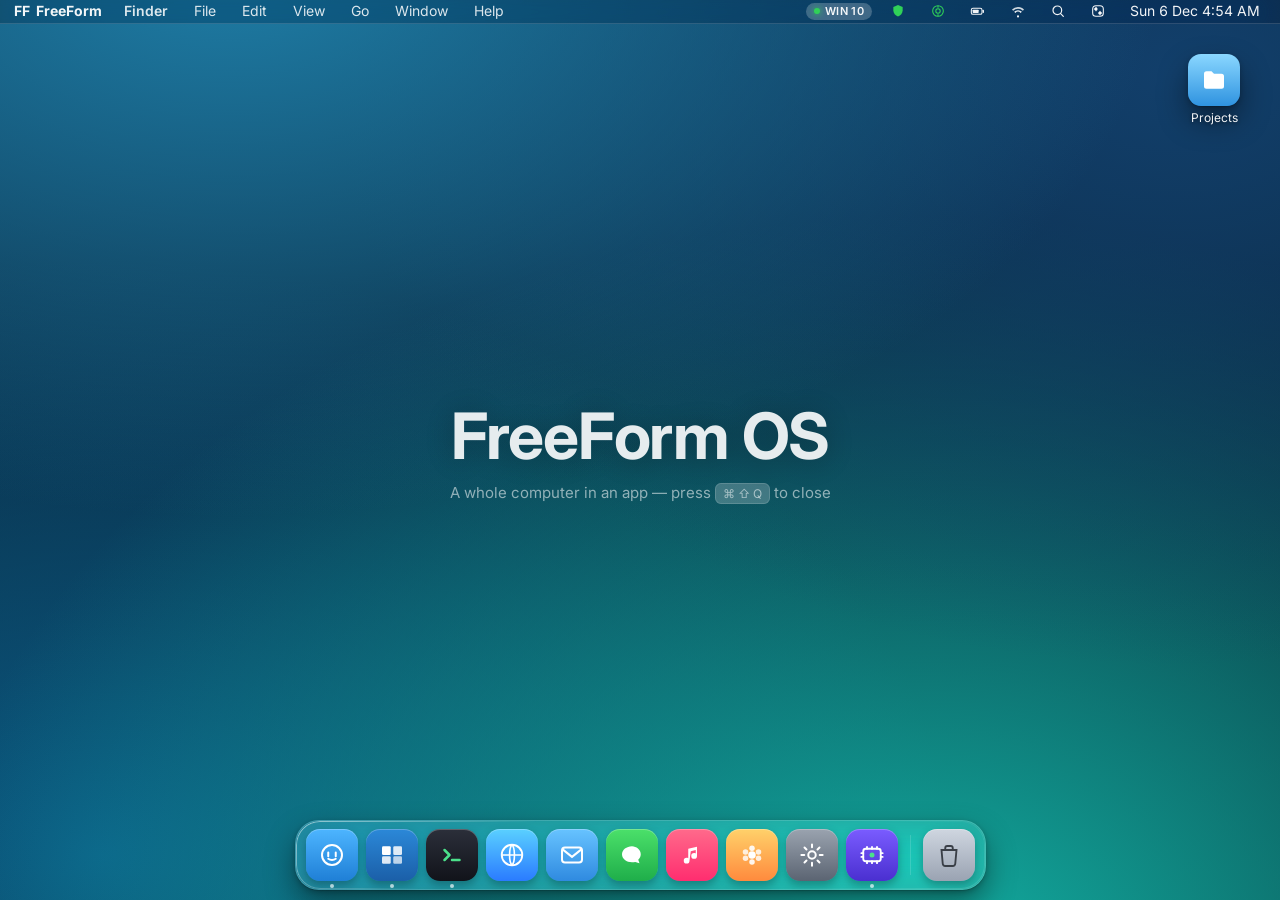
==== commit 6f03e1f1: "Re-theme loader + desktop to MacShell (Tahoe) palette Port MacShell's real values from vendor/MacShe" ====
--- a/ui/desktop/index.html
+++ b/ui/desktop/index.html
@@ -26,12 +26,12 @@
     --text:      rgba(255,255,255,0.95);
     --text-dim:  rgba(255,255,255,0.55);
     --sep:       rgba(255,255,255,0.14);
-    /* accent/green/radii ported from WhiteSur src/sass (see ui/theme/macos-tokens.css) */
-    --accent:    #0860F2;   /* WhiteSur $theme_color_default */
-    --accent-grad: linear-gradient(180deg,#2E7CF7 0%,#0860F2 100%);
-    --green:     #79B757;   /* WhiteSur $theme_color_green */
-    --shadow: 0 1px 1px rgba(0,0,0,.10), 0 12px 28px rgba(0,0,0,.38), 0 2px 6px rgba(0,0,0,.22);
-    --menu-radius:14px; --item-radius:9px;  /* WhiteSur $mn_radius = 14px */
+    /* MacShell (Tahoe) palette — vendored from vendor/MacShell/MacShell/*.qml */
+    --accent:    #0a84ff;   /* macOS Tahoe system blue */
+    --accent-grad: linear-gradient(180deg,#3a9bff 0%,#0a84ff 100%);
+    --green:     #30D158;   /* MacShell green (#30D158) */
+    --shadow: 0 1px 1px rgba(0,0,0,.14), 0 14px 30px rgba(0,0,0,.42), 0 2px 6px rgba(0,0,0,.22);
+    --menu-radius:14px; --item-radius:9px;  /* MacShell menu radius = 14px */
   }
   :root[data-theme="light"] {
     --glass-tint:     rgba(255,255,255,0.55);
@@ -160,6 +160,41 @@
   .menu-item.hl { background:var(--accent-grad); color:#fff; box-shadow:inset 0 1px 0 rgba(255,255,255,.35),0 2px 8px rgba(10,132,255,.35); }
   .menu-item.hl .ico,.menu-item.hl .shortcut,.menu-item.hl .chev { opacity:1; color:rgba(255,255,255,.9); }
   .menu-sep { height:1px; margin:5px 9px; background:var(--sep); }
+
+  /* ---------------- App windows ---------------- */
+  .win{position:fixed; min-width:440px; min-height:280px; max-width:72vw; max-height:72vh;
+    display:flex; flex-direction:column; overflow:hidden; border-radius:12px; z-index:80;
+    background:var(--glass-tint); -webkit-backdrop-filter:blur(26px) saturate(180%) brightness(1.06); backdrop-filter:blur(26px) saturate(180%) brightness(1.06);
+    border:1px solid var(--glass-rim-soft); box-shadow:var(--shadow);
+    opacity:0; transform:scale(.96); transform-origin:center; transition:opacity .14s ease, transform .16s cubic-bezier(.2,.9,.3,1.2);}
+  .win.open{opacity:1; transform:scale(1);}
+  .win .titlebar{height:38px; flex:0 0 38px; display:flex; align-items:center; gap:9px; padding:0 13px; cursor:grab; border-bottom:1px solid var(--sep);}
+  .win .titlebar:active{cursor:grabbing;}
+  .win .lights{display:flex; gap:8px;}
+  .win .light{width:12px; height:12px; border-radius:50%;}
+  .win .light.c{background:#ff5f57;} .win .light.m{background:#febc2e;} .win .light.x{background:#28c840;}
+  .win .title{font-size:13px; font-weight:600; opacity:.85; margin:0 auto; transform:translateX(-26px);}
+  .win .content{flex:1; padding:15px 16px; overflow:auto;}
+  .win .content pre{font-family:ui-monospace,Menlo,"SF Mono",monospace; font-size:12px; line-height:1.5; white-space:pre; margin:0; color:var(--text);}
+  .win .content .muted{color:var(--text-dim);}
+
+  /* ---------------- Spotlight ---------------- */
+  .spot{position:fixed; top:20%; left:50%; width:560px; max-width:90vw; z-index:150;
+    transform:translateX(-50%) scale(.96); opacity:0; pointer-events:none;
+    transition:opacity .13s ease, transform .15s cubic-bezier(.2,.9,.3,1.2);}
+  .spot.open{opacity:1; transform:translateX(-50%) scale(1); pointer-events:auto;}
+  .spot .bar{display:flex; align-items:center; gap:13px; padding:14px 18px; border-radius:16px;
+    background:var(--glass-tint); -webkit-backdrop-filter:blur(26px) saturate(180%); backdrop-filter:blur(26px) saturate(180%);
+    border:1px solid var(--glass-rim-soft); box-shadow:var(--shadow);}
+  .spot .bar svg{width:22px; height:22px; opacity:.6;}
+  .spot input{flex:1; background:none; border:none; outline:none; color:var(--text); font:400 20px/1 inherit;}
+  .spot .results{margin-top:8px; border-radius:14px; overflow:hidden; max-height:300px; overflow-y:auto;
+    background:var(--glass-tint); -webkit-backdrop-filter:blur(26px) saturate(180%); backdrop-filter:blur(26px) saturate(180%);
+    border:1px solid var(--glass-rim-soft); box-shadow:var(--shadow);}
+  .spot .results:empty{display:none;}
+  .spot .res{padding:9px 16px; display:flex; gap:11px; align-items:center;}
+  .spot .res .sq{width:24px; height:24px; border-radius:6px; flex:0 0 24px;}
+  .spot .res.sel{background:var(--accent-grad); color:#fff;}
 
   /* ---------------- Close overlay ---------------- */
   .closed { position:fixed; inset:0; z-index:200; display:none; place-items:center; text-align:center;
@@ -216,6 +251,15 @@
   <!-- ===== Dock ===== -->
   <div class="dock-wrap"><div class="dock" id="dock"></div></div>
 
+  <!-- ===== Spotlight ===== -->
+  <div class="spot" id="spot">
+    <div class="bar">
+      <svg viewBox="0 0 24 24" fill="none" stroke="currentColor" stroke-width="1.8"><circle cx="11" cy="11" r="6.5"/><path d="M16 16l4 4" stroke-linecap="round"/></svg>
+      <input id="spotInput" placeholder="Spotlight Search" autocomplete="off" spellcheck="false">
+    </div>
+    <div class="results" id="spotResults"></div>
+  </div>
+
   <!-- ===== Closed overlay ===== -->
   <div class="closed" id="closed"><div>
     <h2>Freeform OS closed</h2>
@@ -253,7 +297,8 @@
   ];
   const dock=document.getElementById('dock');
   APPS.forEach(a=>{const el=document.createElement('div');el.className='app';el.style.background=a.bg;
-    el.innerHTML=`<svg viewBox="0 0 24 24">${a.g}</svg><span class="tip">${a.name}</span>${a.run?'<span class="dot"></span>':''}`;dock.appendChild(el);});
+    el.innerHTML=`<svg viewBox="0 0 24 24">${a.g}</svg><span class="tip">${a.name}</span>${a.run?'<span class="dot"></span>':''}`;
+    el.addEventListener('click',()=>appWindow(a));dock.appendChild(el);});
   const sep=document.createElement('div');sep.className='sep';dock.appendChild(sep);
   const trash=document.createElement('div');trash.className='app';trash.style.background='linear-gradient(180deg,#cfd6e0,#9aa3b2)';
   trash.innerHTML='<svg viewBox="0 0 24 24"><path d="M6 8h12l-1 11a2 2 0 0 1-2 1.8H9A2 2 0 0 1 7 19zM9 8V6.4A1.6 1.6 0 0 1 10.6 4.8h2.8A1.6 1.6 0 0 1 15 6.4V8" fill="none" stroke="#3a3f47" stroke-width="1.5"/></svg><span class="tip">Trash</span>';dock.appendChild(trash);
@@ -285,6 +330,62 @@
   document.addEventListener('contextmenu',e=>{e.preventDefault();openAt(e.clientX,e.clientY);});
   document.addEventListener('mousedown',e=>{if(!e.target.closest('.menu'))closeAll();});
 
+  /* ---------- app windows (open from dock / spotlight) ---------- */
+  let winZ = 80;
+  const CONTENT = {
+    'Terminal': '<pre> ███████ ███████   FreeForm OS shell\n ██      ██        OS: FreeForm (distro base)\n █████   █████     Kernel: 6.18\n ██      ██        Shell: bash\n   FreeForm OS     <span class="muted">type /help for commands</span></pre>',
+    'Driver Checker': '<pre>Devices: 78    bound: 26    missing: 52\n ok  virtio_net\n ok  virtio_blk\n ok  virtio_rng\n !!  0000:00:00.0   host bridge (no driver needed)</pre>',
+    'Finder': '<pre>Projects/\nDocuments/\nDownloads/\nPictures/\n<span class="muted">4 items</span></pre>',
+    'Windows Apps': '<pre>Wine / Proton apps\n <span class="muted">no Windows apps installed yet</span></pre>',
+  };
+  function openWindow(title, html, opts){
+    opts = opts || {};
+    const w = document.createElement('div'); w.className='win';
+    w.style.left = (opts.x ?? (innerWidth/2 - 230)) + 'px';
+    w.style.top  = (opts.y ?? 110) + 'px';
+    if (opts.w) w.style.width = opts.w + 'px';
+    w.style.zIndex = ++winZ;
+    w.innerHTML = '<div class="titlebar"><div class="lights"><span class="light c"></span><span class="light m"></span><span class="light x"></span></div>'
+      + '<div class="title">'+title+'</div></div><div class="content">'+html+'</div>';
+    document.body.appendChild(w);
+    requestAnimationFrame(()=>w.classList.add('open'));
+    w.addEventListener('mousedown',()=>{ w.style.zIndex = ++winZ; });
+    w.querySelector('.light.c').addEventListener('click',()=>{ w.classList.remove('open'); setTimeout(()=>w.remove(),160); });
+    const tb = w.querySelector('.titlebar'); let dx=0, dy=0, drag=false;
+    tb.addEventListener('mousedown',e=>{ drag=true; dx=e.clientX-w.offsetLeft; dy=e.clientY-w.offsetTop; e.preventDefault(); });
+    addEventListener('mousemove',e=>{ if(drag){ w.style.left=(e.clientX-dx)+'px'; w.style.top=Math.max(26,e.clientY-dy)+'px'; }});
+    addEventListener('mouseup',()=>drag=false);
+    return w;
+  }
+  function appWindow(a){
+    openWindow(a.name, CONTENT[a.name] || '<p class="muted">'+a.name+' — coming soon.</p>',
+      {x: 120+Math.random()*260, y: 86+Math.random()*120, w: 480});
+  }
+
+  /* ---------- Spotlight (⌘/Ctrl+Space) ---------- */
+  const spot=document.getElementById('spot'), spotInput=document.getElementById('spotInput'), spotRes=document.getElementById('spotResults');
+  let spotSel=0, spotItems=[];
+  function renderSpot(q){
+    q=(q||'').toLowerCase();
+    spotItems = APPS.filter(a=>a.name.toLowerCase().includes(q));
+    spotSel=0;
+    spotRes.innerHTML = spotItems.map((a,i)=>'<div class="res'+(i===0?' sel':'')+'" data-i="'+i+'"><span class="sq" style="background:'+a.bg+'"></span>'+a.name+'</div>').join('');
+  }
+  function openSpot(){ spot.classList.add('open'); spotInput.value=''; renderSpot(''); spotInput.focus(); }
+  function closeSpot(){ spot.classList.remove('open'); }
+  spotInput.addEventListener('input',e=>renderSpot(e.target.value));
+  spotRes.addEventListener('click',e=>{ const r=e.target.closest('.res'); if(r){ appWindow(spotItems[+r.dataset.i]); closeSpot(); }});
+  function updSpotSel(){ [...spotRes.children].forEach((c,i)=>c.classList.toggle('sel', i===spotSel)); }
+  document.addEventListener('keydown',e=>{
+    if((e.metaKey||e.ctrlKey) && e.code==='Space'){ e.preventDefault(); spot.classList.contains('open')?closeSpot():openSpot(); return; }
+    if(!spot.classList.contains('open')) return;
+    if(e.key==='Escape'){ closeSpot(); }
+    else if(e.key==='ArrowDown'){ spotSel=Math.min(spotSel+1,spotItems.length-1); updSpotSel(); e.preventDefault(); }
+    else if(e.key==='ArrowUp'){ spotSel=Math.max(spotSel-1,0); updSpotSel(); e.preventDefault(); }
+    else if(e.key==='Enter'){ if(spotItems[spotSel]){ appWindow(spotItems[spotSel]); closeSpot(); } }
+  });
+  document.addEventListener('mousedown',e=>{ if(spot.classList.contains('open') && !e.target.closest('.spot')) closeSpot(); });
+
   /* ---------- special close keybind (⌘⇧Q / Ctrl+Shift+Q) ---------- */
   const closed=document.getElementById('closed');
   document.addEventListener('keydown',e=>{
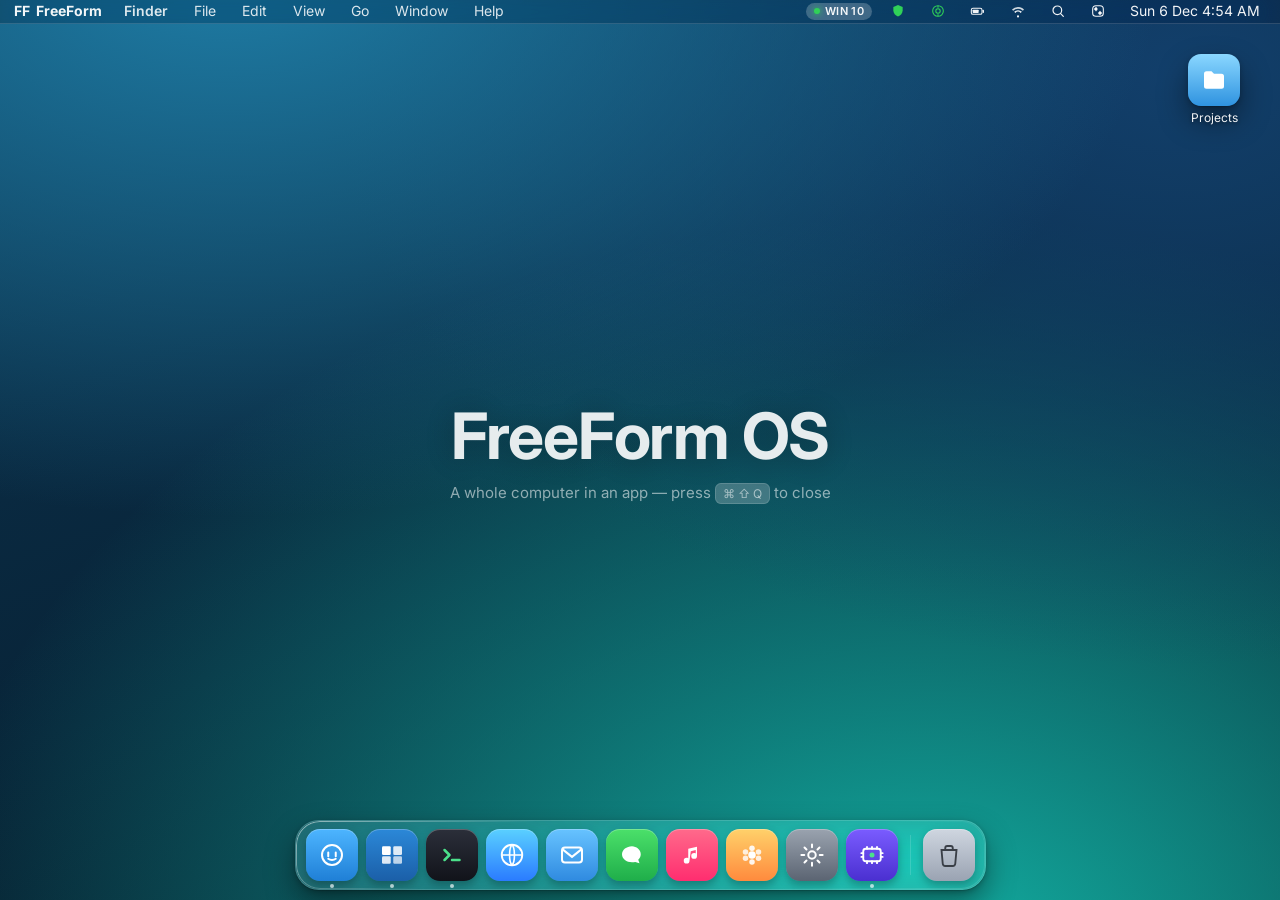
==== commit eff5d6e0: "Add macOS-style Settings app (live customization) + upgrade Control Center - Settings app (System Se" ====
--- a/ui/desktop/index.html
+++ b/ui/desktop/index.html
@@ -122,8 +122,45 @@
   .cc .tile.active .ic { background:var(--accent-grad); }
   .cc .tile.active.svc .ic { background:linear-gradient(180deg,#45e06a,#1fae4a); }
   .cc .tile svg { width:17px; height:17px; }
+  .cc .tile .tx { flex:1; }
   .cc .tile .tx b { display:block; font-size:13px; }
   .cc .tile .tx small { color:var(--text-dim); font-size:11px; }
+  /* CC sliders (volume/brightness) */
+  .cc .ccs { grid-column:1 / -1; background:var(--glass-tint-hi); border:1px solid var(--glass-rim-soft); border-radius:13px; padding:9px 12px; }
+  .cc .ccs label { display:block; font-size:10px; font-weight:700; letter-spacing:.07em; color:var(--text-dim); margin:0 0 6px; }
+  .cc .ccs .track { display:flex; align-items:center; gap:9px; }
+  .cc .ccs .track svg { width:16px; height:16px; opacity:.85; flex:0 0 16px; }
+  .cc input[type=range]{ -webkit-appearance:none; appearance:none; flex:1; height:22px; border-radius:11px; background:rgba(0,0,0,.26); outline:none; }
+  .cc input[type=range]::-webkit-slider-thumb{ -webkit-appearance:none; width:18px; height:18px; border-radius:50%; background:#fff; box-shadow:0 1px 4px rgba(0,0,0,.45); cursor:pointer; }
+  /* macOS toggle switch + padlock (for Mullvad/Tor rows) */
+  .cc .tile .right { display:flex; align-items:center; gap:7px; }
+  .sw { width:38px; height:22px; border-radius:11px; background:rgba(120,120,128,.5); position:relative; flex:0 0 38px; transition:background .15s; }
+  .sw::after { content:""; position:absolute; top:2px; left:2px; width:18px; height:18px; border-radius:50%; background:#fff; box-shadow:0 1px 3px rgba(0,0,0,.4); transition:left .15s; }
+  .sw.on { background:var(--accent); } .sw.on::after { left:18px; }
+  .sw.locked { opacity:.55; }
+  .cc .lock { width:13px; height:13px; opacity:.7; }
+  /* Settings window (macOS System Settings clone) */
+  .set-wrap { display:flex; height:100%; margin:-15px -16px; }
+  .set-side { width:176px; padding:10px; border-right:1px solid var(--sep); overflow:auto; }
+  .set-side .si { display:flex; align-items:center; gap:9px; padding:7px 10px; border-radius:8px; font-size:13px; cursor:pointer; }
+  .set-side .si:hover { background:var(--glass-tint-hi); }
+  .set-side .si.sel { background:var(--accent-grad); color:#fff; }
+  .set-main { flex:1; padding:16px 20px; overflow:auto; }
+  .set-main h3 { margin:0 0 4px; font-size:18px; }
+  .set-main .cap { color:var(--text-dim); font-size:12px; margin:0 0 14px; }
+  .set-row { display:flex; align-items:center; justify-content:space-between; gap:14px; padding:11px 0; border-bottom:1px solid var(--sep); }
+  .set-row:last-child { border:none; }
+  .set-row .lbl { font-size:13px; }
+  .swatches { display:flex; gap:8px; }
+  .swatch { width:22px; height:22px; border-radius:50%; cursor:pointer; border:2px solid transparent; }
+  .swatch.sel { border-color:#fff; box-shadow:0 0 0 1px rgba(0,0,0,.35); }
+  .seg { display:flex; background:var(--glass-tint-hi); border-radius:8px; padding:2px; }
+  .seg button { border:none; background:none; color:var(--text); font:inherit; font-size:12px; padding:5px 13px; border-radius:6px; cursor:pointer; }
+  .seg button.sel { background:var(--accent); color:#fff; }
+  .wps { display:flex; gap:8px; }
+  .wp { width:54px; height:34px; border-radius:7px; cursor:pointer; border:2px solid transparent; background-size:cover; }
+  .wp.sel { border-color:#fff; }
+  .set-main input[type=range]{ width:150px; }
 
   /* ---------------- Dock ---------------- */
   .dock-wrap { position:fixed; left:0; right:0; bottom:10px; display:flex; justify-content:center; z-index:40; pointer-events:none; }
@@ -133,7 +170,7 @@
   .dock::before { content:""; position:absolute; inset:0; border-radius:inherit; padding:1px;
     background:linear-gradient(150deg,var(--glass-rim) 0%,transparent 30%,transparent 72%,var(--glass-rim-soft) 100%);
     -webkit-mask:linear-gradient(#000 0 0) content-box,linear-gradient(#000 0 0); -webkit-mask-composite:xor; mask-composite:exclude; pointer-events:none; }
-  .dock .app { position:relative; width:52px; height:52px; border-radius:14px; display:grid; place-items:center;
+  .dock .app { position:relative; width:var(--dock-size,52px); height:var(--dock-size,52px); border-radius:14px; display:grid; place-items:center;
     box-shadow:0 4px 10px rgba(0,0,0,.28), inset 0 1px 0 rgba(255,255,255,.25);
     transition:transform .14s cubic-bezier(.2,.9,.3,1.2); cursor:pointer; }
   .dock .app svg { width:30px; height:30px; }
@@ -230,8 +267,10 @@
 
   <!-- ===== Control Center ===== -->
   <div class="cc" id="cc">
-    <div class="tile svc active" data-svc><div class="ic"><svg viewBox="0 0 24 24" fill="#fff"><path d="M12 3l7 3v5c0 4.3-3 8.2-7 9.4C8 19.2 5 15.3 5 11V6z"/></svg></div><div class="tx"><b>Mullvad</b><small>Connected</small></div></div>
-    <div class="tile svc active" data-svc><div class="ic"><svg viewBox="0 0 24 24" fill="none" stroke="#fff" stroke-width="1.6"><circle cx="12" cy="12" r="8"/><circle cx="12" cy="12" r="3.3"/><path d="M12 4v3.3M12 16.7V20"/></svg></div><div class="tx"><b>Tor</b><small>Mullvad → Tor</small></div></div>
+    <div class="ccs"><label>VOLUME</label><div class="track"><svg viewBox="0 0 24 24" fill="currentColor"><path d="M4 9v6h4l5 4V5L8 9H4z"/><path d="M16 8.5a4 4 0 0 1 0 7" fill="none" stroke="currentColor" stroke-width="1.6"/></svg><input type="range" min="0" max="100" value="65"></div></div>
+    <div class="ccs"><label>BRIGHTNESS</label><div class="track"><svg viewBox="0 0 24 24" fill="none" stroke="currentColor" stroke-width="1.6"><circle cx="12" cy="12" r="4"/><path d="M12 3v2M12 19v2M3 12h2M19 12h2M6 6l1.4 1.4M16.6 16.6L18 18M18 6l-1.4 1.4M7.4 16.6L6 18" stroke-linecap="round"/></svg><input type="range" min="0" max="100" value="80" id="briSlider"></div></div>
+    <div class="tile svc active" data-svc><div class="ic"><svg viewBox="0 0 24 24" fill="#fff"><path d="M12 3l7 3v5c0 4.3-3 8.2-7 9.4C8 19.2 5 15.3 5 11V6z"/></svg></div><div class="tx"><b>Mullvad VPN</b><small>Connected</small></div><div class="right"><span class="sw on locked"></span><svg class="lock" viewBox="0 0 24 24" fill="none" stroke="currentColor" stroke-width="1.7"><rect x="5" y="11" width="14" height="9" rx="2"/><path d="M8 11V8a4 4 0 0 1 8 0v3"/></svg></div></div>
+    <div class="tile svc active" data-svc><div class="ic"><svg viewBox="0 0 24 24" fill="none" stroke="#fff" stroke-width="1.6"><circle cx="12" cy="12" r="8"/><circle cx="12" cy="12" r="3.3"/><path d="M12 4v3.3M12 16.7V20"/></svg></div><div class="tx"><b>Tor Route</b><small>Active</small></div><div class="right"><span class="sw on"></span></div></div>
     <div class="tile active" data-svc><div class="ic"><svg viewBox="0 0 24 24" fill="#fff"><path d="M12 18.5a1.6 1.6 0 1 0 0 3.2 1.6 1.6 0 0 0 0-3.2z"/><path d="M6.3 13.2a8 8 0 0 1 11.4 0l-1.7 1.7a5.6 5.6 0 0 0-8 0z"/><path d="M3 9.9a12.5 12.5 0 0 1 18 0l-1.7 1.7a10.1 10.1 0 0 0-14.6 0z"/></svg></div><div class="tx"><b>Wi-Fi</b><small>Freeform-Net</small></div></div>
     <div class="tile" data-svc><div class="ic"><svg viewBox="0 0 24 24" fill="#fff"><path d="M12 5a7 7 0 1 0 0 14 7 7 0 0 0 0-14zm0 2.5L13 11l3.5 1-3.5 1-1 3.5-1-3.5L7.5 12 11 11z"/></svg></div><div class="tx"><b>Bluetooth</b><small>Off</small></div></div>
     <div class="tile wide svc active" data-svc><div class="ic"><svg viewBox="0 0 24 24" fill="#fff"><path d="M12 3l7 3v5c0 4.3-3 8.2-7 9.4C8 19.2 5 15.3 5 11V6z"/><path d="M9.4 11.6l1.8 1.8 3.4-3.6" fill="none" stroke="#1fae4a" stroke-width="1.8" stroke-linecap="round" stroke-linejoin="round"/></svg></div><div class="tx"><b>Kill Switch</b><small>Armed — fail-closed, no leak window</small></div></div>
@@ -358,8 +397,73 @@
     return w;
   }
   function appWindow(a){
+    if(a.name==='Settings'){ openSettings(); return; }
     openWindow(a.name, CONTENT[a.name] || '<p class="muted">'+a.name+' — coming soon.</p>',
       {x: 120+Math.random()*260, y: 86+Math.random()*120, w: 480});
+  }
+
+  /* ---------- Theme engine (everything customizable, persisted) ---------- */
+  const WALLPAPERS = {
+    tahoe:'radial-gradient(140% 120% at 18% -5%,#1f7fa8 0,transparent 52%),radial-gradient(120% 120% at 92% 8%,#123f6b 0,transparent 55%),radial-gradient(130% 140% at 72% 108%,#13b3a6 0,transparent 60%),linear-gradient(160deg,#0c3350 0,#082438 55%,#05141f 100%)',
+    blue:'radial-gradient(120% 100% at 70% 20%,#9fd4ff 0,transparent 55%),radial-gradient(130% 120% at 20% 90%,#3f8fe0 0,transparent 55%),linear-gradient(160deg,#bfe3ff 0,#6ab0ef 55%,#2f74c9 100%)',
+    graphite:'radial-gradient(120% 100% at 30% 10%,#3a3a3e 0,transparent 55%),linear-gradient(160deg,#2a2a2d 0,#1b1b1e 60%,#111113 100%)',
+    sunset:'radial-gradient(130% 110% at 20% 0%,#ff9e6d 0,transparent 50%),radial-gradient(120% 120% at 90% 20%,#b14bff 0,transparent 55%),linear-gradient(160deg,#2a1440 0,#3a1c2e 60%,#14202e 100%)',
+  };
+  const DEFAULTS = { theme:'dark', accent:'#0a84ff', wallpaper:'tahoe', glass:0.10, dock:52 };
+  function loadSettings(){ try{ return {...DEFAULTS, ...JSON.parse(localStorage.getItem('ff-settings')||'{}')}; }catch(e){ return {...DEFAULTS}; } }
+  function saveSettings(s){ try{ localStorage.setItem('ff-settings', JSON.stringify(s)); }catch(e){} }
+  function lighten(hex,amt){ const n=parseInt(hex.slice(1),16); let r=(n>>16)+amt,g=((n>>8)&255)+amt,b=(n&255)+amt; r=Math.min(255,r);g=Math.min(255,g);b=Math.min(255,b); return '#'+((r<<16)|(g<<8)|b).toString(16).padStart(6,'0'); }
+  function applySettings(s){
+    const root=document.documentElement;
+    root.setAttribute('data-theme', s.theme==='light'?'light':'dark');
+    root.style.setProperty('--accent', s.accent);
+    root.style.setProperty('--accent-grad', `linear-gradient(180deg,${lighten(s.accent,40)} 0%,${s.accent} 100%)`);
+    root.style.setProperty('--glass-tint', `rgba(255,255,255,${s.glass})`);
+    root.style.setProperty('--glass-tint-hi', `rgba(255,255,255,${Math.min(0.9, s.glass+0.12)})`);
+    root.style.setProperty('--dock-size', s.dock+'px');
+    document.body.style.background = WALLPAPERS[s.wallpaper] || WALLPAPERS.tahoe;
+    document.body.style.backgroundAttachment='fixed';
+  }
+  let SETTINGS = loadSettings(); applySettings(SETTINGS);
+
+  function openSettings(){
+    const accents=['#0a84ff','#30D158','#FF453A','#FF9F0A','#BF5AF2','#FF375F','#64D2FF','#8E8E93'];
+    const body = `
+     <div class="set-wrap">
+      <div class="set-side">
+        <div class="si sel">🎨 Appearance</div>
+        <div class="si">🖼 Wallpaper</div>
+        <div class="si">📊 Dock</div>
+        <div class="si">🎛 Control Center</div>
+        <div class="si">🔒 Privacy</div>
+      </div>
+      <div class="set-main">
+        <h3>Appearance</h3>
+        <p class="cap">Everything here updates the desktop live and is saved.</p>
+        <div class="set-row"><span class="lbl">Theme</span>
+          <div class="seg" id="setTheme"><button data-v="light">Light</button><button data-v="dark">Dark</button></div></div>
+        <div class="set-row"><span class="lbl">Accent color</span>
+          <div class="swatches" id="setAccent">${accents.map(c=>`<span class="swatch" data-v="${c}" style="background:${c}"></span>`).join('')}</div></div>
+        <div class="set-row"><span class="lbl">Wallpaper</span>
+          <div class="wps" id="setWall">${Object.keys(WALLPAPERS).map(k=>`<span class="wp" data-v="${k}" style="background:${WALLPAPERS[k]}"></span>`).join('')}</div></div>
+        <div class="set-row"><span class="lbl">Glass translucency</span>
+          <input type="range" id="setGlass" min="4" max="40" value="${Math.round(SETTINGS.glass*100)}"></div>
+        <div class="set-row"><span class="lbl">Dock icon size</span>
+          <input type="range" id="setDock" min="36" max="72" value="${SETTINGS.dock}"></div>
+      </div>
+     </div>`;
+    const w = openWindow('Settings', body, {x:360, y:120, w:560});
+    const main = w.querySelector('.set-main');
+    // sidebar selection (visual)
+    w.querySelectorAll('.set-side .si').forEach(si=>si.addEventListener('click',()=>{ w.querySelectorAll('.si').forEach(x=>x.classList.remove('sel')); si.classList.add('sel'); }));
+    const mark=(sel,v)=>main.querySelectorAll(sel).forEach(e=>e.classList.toggle('sel', e.dataset.v===v));
+    mark('#setTheme button', SETTINGS.theme); mark('#setAccent .swatch', SETTINGS.accent); mark('#setWall .wp', SETTINGS.wallpaper);
+    main.querySelectorAll('#setTheme button').forEach(b=>b.addEventListener('click',()=>{ SETTINGS.theme=b.dataset.v; mark('#setTheme button',SETTINGS.theme); commit(); }));
+    main.querySelectorAll('#setAccent .swatch').forEach(s=>s.addEventListener('click',()=>{ SETTINGS.accent=s.dataset.v; mark('#setAccent .swatch',SETTINGS.accent); commit(); }));
+    main.querySelectorAll('#setWall .wp').forEach(s=>s.addEventListener('click',()=>{ SETTINGS.wallpaper=s.dataset.v; mark('#setWall .wp',SETTINGS.wallpaper); commit(); }));
+    main.querySelector('#setGlass').addEventListener('input',e=>{ SETTINGS.glass=(+e.target.value)/100; commit(); });
+    main.querySelector('#setDock').addEventListener('input',e=>{ SETTINGS.dock=+e.target.value; commit(); });
+    function commit(){ applySettings(SETTINGS); saveSettings(SETTINGS); }
   }
 
   /* ---------- Spotlight (⌘/Ctrl+Space) ---------- */
